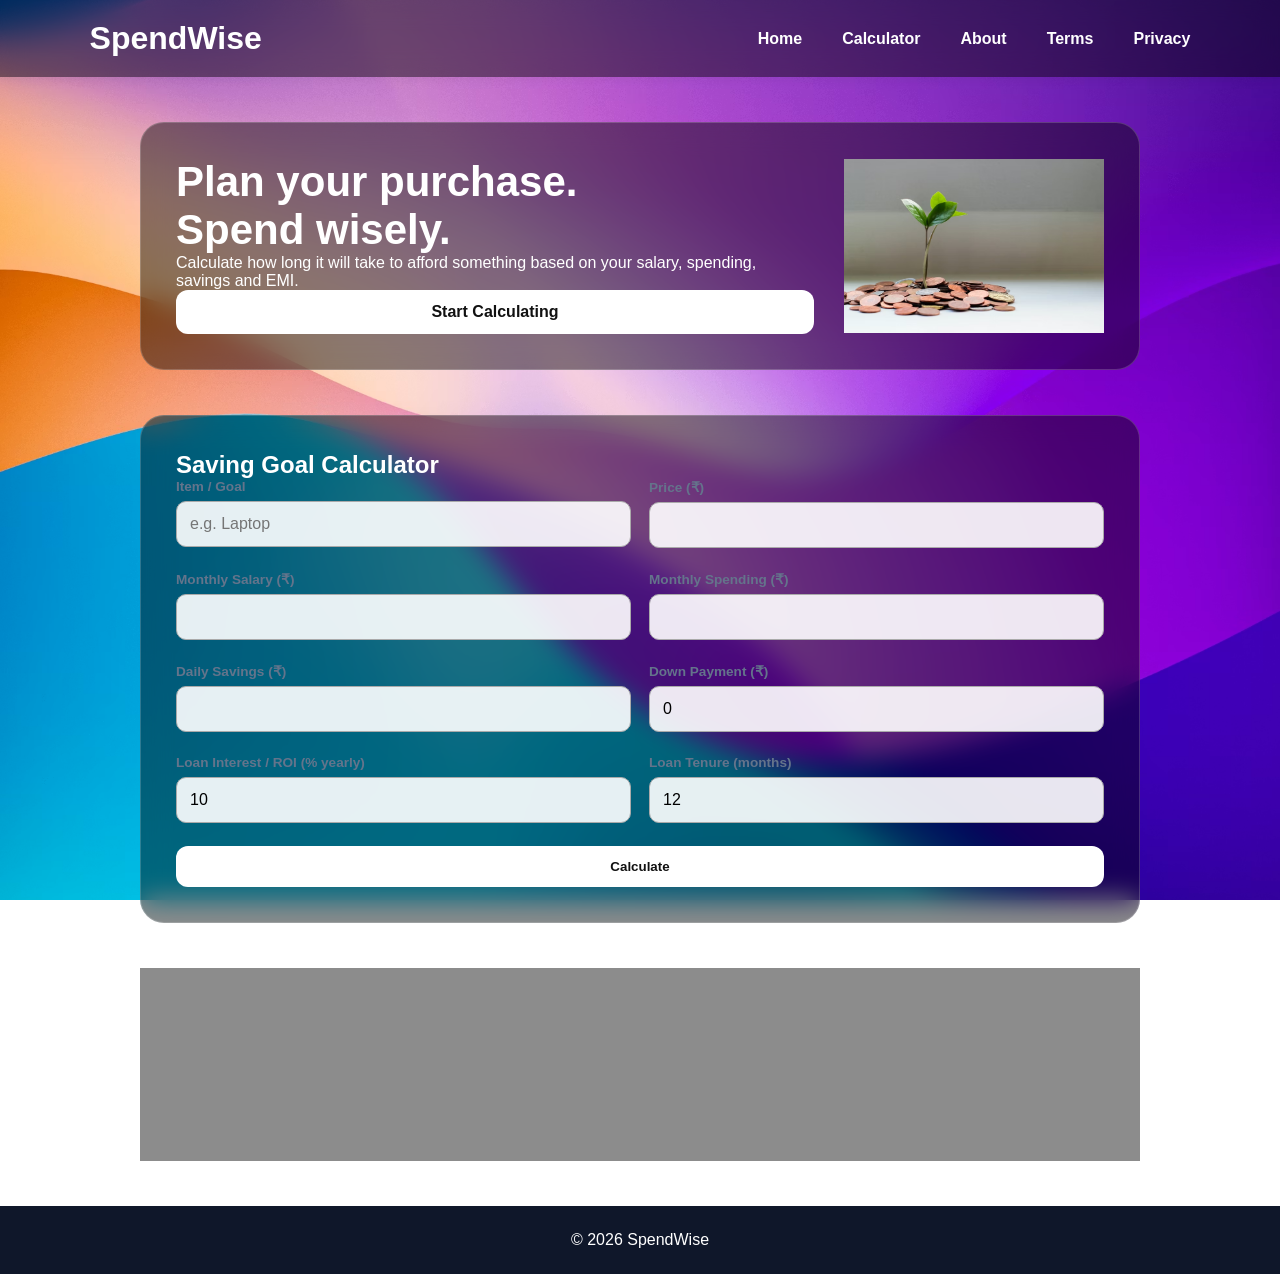
==== index.html @ e4a2a01c "Add files via upload" ====
<!DOCTYPE html>
<html lang="en">
<head><meta charset="UTF-8"><meta name="viewport" content="width=device-width,initial-scale=1.0"><title>SpendWise - Saving Goal Calculator</title><link rel="stylesheet" href="style.css"></head>
<body>
<header><h1>SpendWise</h1><nav><a href="#home">Home</a><a href="#calculator">Calculator</a><a href="#about">About</a><a href="terms.html">Terms</a><a href="privacy.html">Privacy</a></nav></header>
<main>
<section id="home" class="hero"><div><h2>Plan your purchase. <span>Spend wisely.</span></h2><p>Calculate how long it will take to afford something based on your salary, spending, savings and EMI.</p><a class="btn" href="#calculator">Start Calculating</a></div><img src="plant_money.avif" alt="Saving money"></section>
<section id="calculator" class="calculator"><h2>Saving Goal Calculator</h2><form id="calcForm">
<label>Item / Goal<input id="item" type="text" placeholder="e.g. Laptop" required></label>
<label>Price (₹)<input id="price" type="number" min="0" step="0.01" required></label>
<label>Monthly Salary (₹)<input id="salary" type="number" min="0" step="0.01" required></label>
<label>Monthly Spending (₹)<input id="spending" type="number" min="0" step="0.01" required></label>
<label>Daily Savings (₹)<input id="dailySavings" type="number" min="0" step="0.01" required></label>
<label>Down Payment (₹)<input id="downPayment" type="number" min="0" step="0.01" value="0"></label>
<label>Loan Interest / ROI (% yearly)<input id="roi" type="number" min="0" step="0.01" value="10"></label>
<label>Loan Tenure (months)<input id="months" type="number" min="1" step="1" value="12"></label>
<button class="btn" type="submit">Calculate</button></form>
<div id="result" class="result" hidden></div></section>
<section id="about" class="about"><h2>About SpendWise</h2><p>SpendWise is a simple front-end saving goal calculator that helps you understand your purchase timeline and estimated EMI before spending.</p></section>
</main><footer>© 2026 SpendWise</footer>
<script src="script.js"></script></body></html>
---- style.css ----
/* Shared Global Styles */
:root {
    --primary: #6366f1;
    --primary-hover: #4f46e5;
    --dark: #0f172a;
    --slate: #64748b;
    --light: #f1f5f9;
    --white: #ffffff;
    --accent: #f59e0b;
    --success: #10b981;
    --danger: #ef4444;
}

* {
    margin: 0;
    padding: 0;
    box-sizing: border-box;
    font-family: 'Plus Jakarta Sans', sans-serif;
    
}

body {
    background-color: var(--light);
    color: var(--dark);
    display: flex;
    flex-direction: column;
    min-height: 100vh;
     background:  
                url('body_background.avif');
}

/* Header */
header {
    background: var(--white);
    padding: 1.2rem 10%;
    display: flex;
    justify-content: space-between;
    align-items: center;
    box-shadow: 0 2px 10px rgba(0,0,0,0.05);
    position: sticky;
    top: 0;
    z-index: 1000;
    
}

.logo {
    font-weight: 800;
    font-size: 1.5rem;
    color: var(--primary);
    text-decoration: none;
}

nav a {
    text-decoration: none;
    color: var(--dark);
    margin-left: 20px;
    font-weight: 600;
}

.cta-btn {
    background: var(--primary);
    color: white !important;
    padding: 10px 20px;
    border-radius: 8px;
}

/* Sections */
.hero {
    padding: 80px 10%;
    display: flex;
    align-items: center;
    gap: 50px;
}

.hero-text { flex: 1; }
.hero-text h1 { font-size: 3rem; margin-bottom: 20px; line-height: 1.2; }
.hero-img { flex: 1; }
.hero-img img { width: 100%; border-radius: 20px; }

/* About Section */
.about {
    padding: 80px 10%;
    background: var(--white);
    text-align: center;
}

.about h2 { font-size: 2.5rem; margin-bottom: 40px; }

.grid {
    display: grid;
    grid-template-columns: repeat(3, 1fr);
    gap: 30px;
}

.card-about {
    padding: 40px;
    background: var(--light);
    border-radius: 20px;
    transition: 0.3s;
}

.card-about:hover { transform: translateY(-10px); }
.card-about h3 { color: var(--primary); margin-bottom: 15px; }

/* Calculator Layout */
.container {
    max-width: 1100px;
    margin: 40px auto;
    padding: 0 20px;
    display: grid;
    grid-template-columns: 1fr 1.2fr;
    gap: 30px;
    flex: 1;
}

.card {
    background: var(--white);
    padding: 30px;
    border-radius: 24px;
    box-shadow: 0 10px 25px rgba(0,0,0,0.05);
}

.input-group { margin-bottom: 15px; }
label { display: block; margin-bottom: 5px; font-weight: 600; font-size: 0.85rem; color: var(--slate); }
input { width: 100%; padding: 12px; border: 2px solid #e2e8f0; border-radius: 10px; font-size: 1rem; }

.btn {
    width: 100%; padding: 16px; background: var(--primary); color: white;
    border: none; border-radius: 12px; font-weight: 700; cursor: pointer; display: block; text-align: center; text-decoration: none;
}

/* Result Panel */
.result-panel {
    background: var(--dark);
    color: white;
    border-radius: 24px;
    padding: 35px;
}

.res-item { margin-bottom: 20px; padding-bottom: 15px; border-bottom: 1px solid #1e293b; }
.highlight { color: #818cf8; font-size: 1.5rem; font-weight: 800; display: block; }

/* Tables */
table { width: 100%; border-collapse: collapse; margin-top: 15px; background: #1e293b; border-radius: 10px; overflow: hidden; }
th, td { padding: 12px; text-align: left; font-size: 0.85rem; }
th { background: #334155; color: #94a3b8; }

/* Footer */
footer {
    background: var(--dark);
    color: white;
    padding: 60px 10% 20px;
    text-align: center;
    margin-top: auto;
}

.footer-grid {
    display: grid;
    grid-template-columns: 2fr 1fr 1fr;
    gap: 40px;
    text-align: left;
    margin-bottom: 40px;
}


@media (max-width: 850px) { .container, .hero, .grid, .footer-grid { grid-template-columns: 1fr; text-align: center; } }


/* Minimalist Navigation */
header nav {
    display: flex;
    align-items: center;
}

.nav-link {
    text-decoration: none;
    color: var(--dark);
    font-weight: 600;
    font-size: 0.95rem;
    transition: color 0.3s ease;
    padding: 8px 16px;
}

.nav-link:hover {
    color: var(--primary);
}

/* Ensure the logo and nav are spaced correctly */
header {
    justify-content: space-between;
    

}





body{margin:0;font-family:Arial,sans-serif;background:url('body_background.avif') center/cover fixed;color:#fff;min-height:100vh}header{display:flex;justify-content:space-between;align-items:center;padding:20px 7%;background:rgba(0,0,0,.45);backdrop-filter:blur(12px);position:sticky;top:0;z-index:5}header h1{margin:0}nav{display:flex;gap:20px;flex-wrap:wrap}nav a,.about a{color:inherit;text-decoration:none}.hero,.calculator,.about{max-width:1000px;margin:45px auto;padding:35px;background:rgba(0,0,0,.45);border:1px solid rgba(255,255,255,.18);border-radius:24px;backdrop-filter:blur(14px)}.hero{display:flex;align-items:center;gap:30px}.hero img{width:260px;max-width:40%}.hero h2{font-size:42px}.hero span{display:block}.btn,button{display:inline-block;padding:13px 22px;border:0;border-radius:12px;background:#fff;color:#111;font-weight:bold;cursor:pointer;text-decoration:none}form{display:grid;grid-template-columns:repeat(2,1fr);gap:18px}label{display:flex;flex-direction:column;gap:7px}input{padding:13px;border-radius:10px;border:1px solid #aaa;background:rgba(255,255,255,.9)}form button{grid-column:1/-1}.result{margin-top:25px;padding:20px;border-radius:15px;background:rgba(255,255,255,.12)}footer{text-align:center;padding:25px}.warning{font-weight:normal}@media(max-width:700px){header{flex-direction:column;gap:12px}.hero{flex-direction:column}.hero img{max-width:80%}.hero h2{font-size:32px}form{grid-template-columns:1fr}.hero,.calculator,.about{margin:25px 15px;padding:22px}}
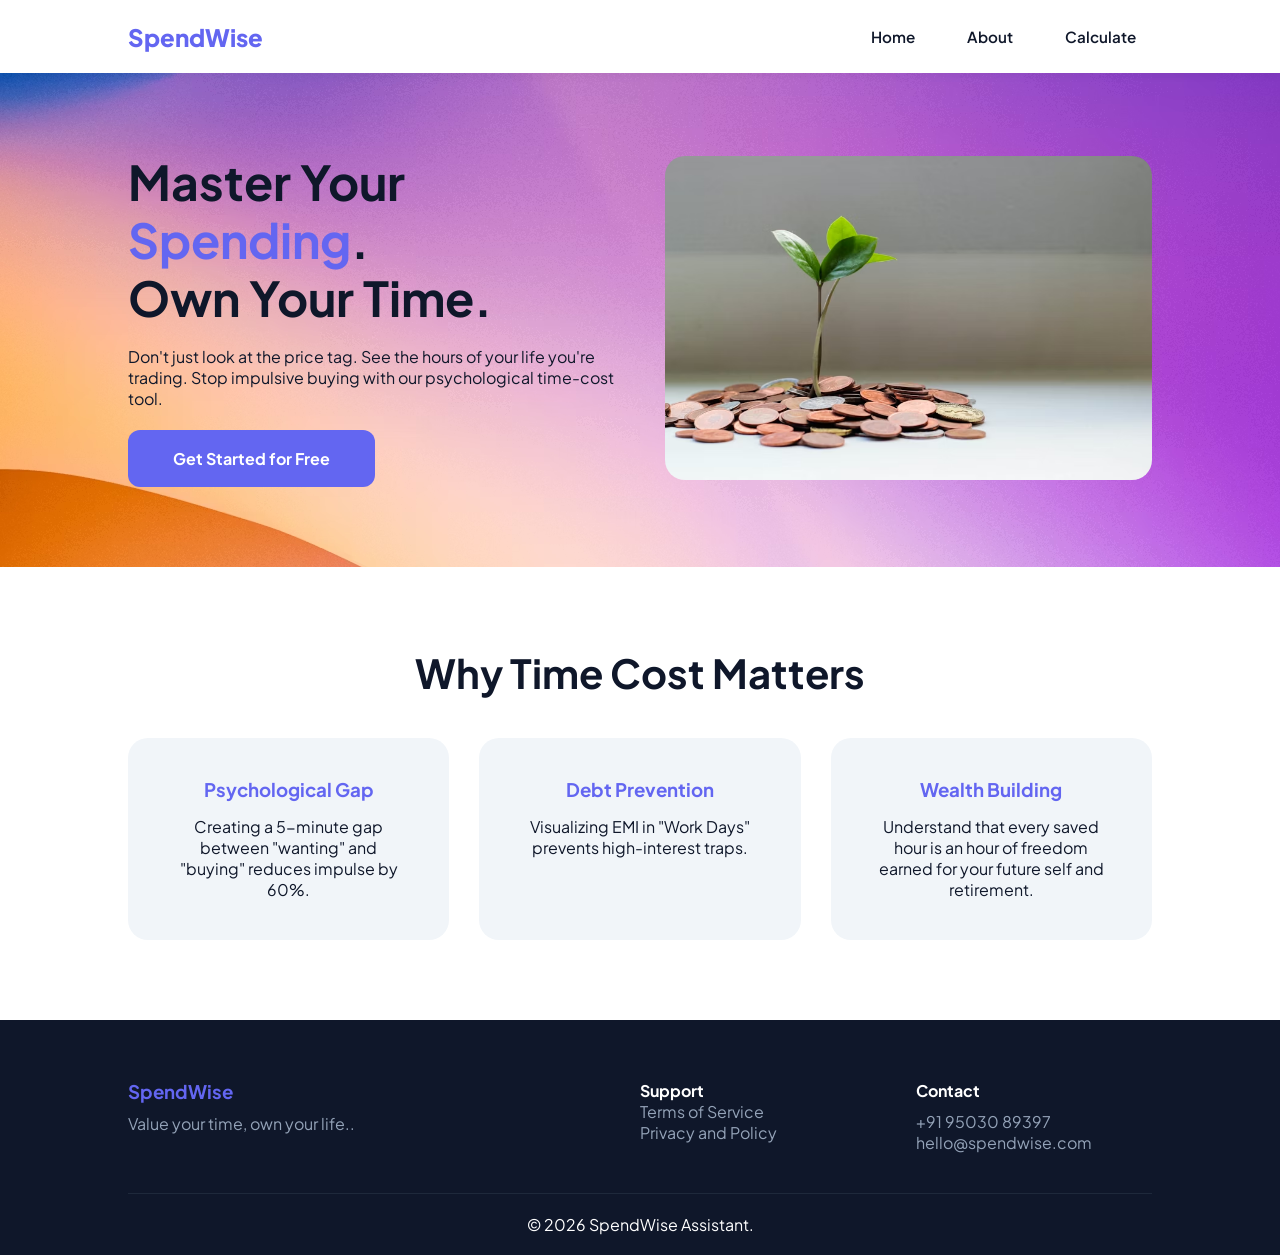
==== commit 1ed8b352: "Add files via upload" ====
--- a/index.html
+++ b/index.html
@@ -1,21 +1,69 @@
 <!DOCTYPE html>
 <html lang="en">
-<head><meta charset="UTF-8"><meta name="viewport" content="width=device-width,initial-scale=1.0"><title>SpendWise - Saving Goal Calculator</title><link rel="stylesheet" href="style.css"></head>
+<head>
+    <meta charset="UTF-8">
+    <meta name="viewport" content="width=device-width, initial-scale=1.0">
+    <title>SpendWise | Home</title>
+    <link rel="stylesheet" href="style.css">
+    <link href="https://fonts.googleapis.com/css2?family=Plus+Jakarta+Sans:wght@400;600;800&display=swap" rel="stylesheet">
+</head>
 <body>
-<header><h1>SpendWise</h1><nav><a href="#home">Home</a><a href="#calculator">Calculator</a><a href="#about">About</a><a href="terms.html">Terms</a><a href="privacy.html">Privacy</a></nav></header>
-<main>
-<section id="home" class="hero"><div><h2>Plan your purchase. <span>Spend wisely.</span></h2><p>Calculate how long it will take to afford something based on your salary, spending, savings and EMI.</p><a class="btn" href="#calculator">Start Calculating</a></div><img src="plant_money.avif" alt="Saving money"></section>
-<section id="calculator" class="calculator"><h2>Saving Goal Calculator</h2><form id="calcForm">
-<label>Item / Goal<input id="item" type="text" placeholder="e.g. Laptop" required></label>
-<label>Price (₹)<input id="price" type="number" min="0" step="0.01" required></label>
-<label>Monthly Salary (₹)<input id="salary" type="number" min="0" step="0.01" required></label>
-<label>Monthly Spending (₹)<input id="spending" type="number" min="0" step="0.01" required></label>
-<label>Daily Savings (₹)<input id="dailySavings" type="number" min="0" step="0.01" required></label>
-<label>Down Payment (₹)<input id="downPayment" type="number" min="0" step="0.01" value="0"></label>
-<label>Loan Interest / ROI (% yearly)<input id="roi" type="number" min="0" step="0.01" value="10"></label>
-<label>Loan Tenure (months)<input id="months" type="number" min="1" step="1" value="12"></label>
-<button class="btn" type="submit">Calculate</button></form>
-<div id="result" class="result" hidden></div></section>
-<section id="about" class="about"><h2>About SpendWise</h2><p>SpendWise is a simple front-end saving goal calculator that helps you understand your purchase timeline and estimated EMI before spending.</p></section>
-</main><footer>© 2026 SpendWise</footer>
-<script src="script.js"></script></body></html>
+    <header>
+        <a href="index.html" class="logo">SpendWise</a>
+        <nav>
+            <a href="index.html" class="nav-link">Home</a>
+            <a href="index.html#about" class="nav-link">About</a>
+            <a href="calculate.html" class="nav-link">Calculate</a>
+        </nav>
+    </header>
+
+    <section class="hero">
+        <div class="hero-text">
+            <h1>Master Your <span style="color:var(--primary)">Spending</span>.<br>Own Your Time.</h1>
+            <p>Don't just look at the price tag. See the hours of your life you're trading. Stop impulsive buying with our psychological time-cost tool.</p>
+            <br>
+            <a href="calculate.html" class="btn" style="text-decoration:none; display:inline-block; width:auto; padding: 18px 45px;">Get Started for Free</a>
+        </div>
+        <div class="hero-img">
+            <img src="plant_money.avif" alt="Financial Freedom Illustration">
+        </div>
+    </section>
+
+    <section class="about" id="about">
+        <h2>Why Time Cost Matters</h2>
+        <div class="grid">
+            <div class="card-about">
+                <h3>Psychological Gap</h3>
+                <p>Creating a 5-minute gap between "wanting" and "buying" reduces impulse by 60%.</p>
+            </div>
+            <div class="card-about">
+                <h3>Debt Prevention</h3>
+                <p>Visualizing EMI in "Work Days" prevents high-interest traps.</p>
+            </div>
+            <div class="card-about">
+                <h3>Wealth Building</h3>
+                <p>Understand that every saved hour is an hour of freedom earned for your future self and retirement.</p>
+            </div>
+        </div>
+    </section>
+
+    <footer>
+        <div class="footer-grid">
+            <div>
+                <h3 style="color: var(--primary); margin-bottom: 10px;">SpendWise</h3>
+                <p style="color: #94a3b8;">Value your time, own your life..</p>
+            </div>
+            <div>
+                <h4>Support</h4>
+                <a href="terms.html" style="color: #94a3b8; margin-top:10px; text-decoration: none;">Terms of Service</a><br>
+                <a href="privacy_policy.html" style="color: #94a3b8; margin-top:10px; text-decoration: none;">Privacy and Policy</a>
+            </div>
+            <div>
+                <h4>Contact</h4>
+                <p style="color: #94a3b8; margin-top:10px;">+91 95030 89397<br>hello@spendwise.com</p>
+            </div>
+        </div>
+        <p style="border-top: 1px solid #1e293b; padding-top: 20px;">&copy; 2026 SpendWise Assistant.</p>
+    </footer>
+</body>
+</html>
--- a/style.css
+++ b/style.css
@@ -196,4 +196,3 @@
 
 
 
-body{margin:0;font-family:Arial,sans-serif;background:url('body_background.avif') center/cover fixed;color:#fff;min-height:100vh}header{display:flex;justify-content:space-between;align-items:center;padding:20px 7%;background:rgba(0,0,0,.45);backdrop-filter:blur(12px);position:sticky;top:0;z-index:5}header h1{margin:0}nav{display:flex;gap:20px;flex-wrap:wrap}nav a,.about a{color:inherit;text-decoration:none}.hero,.calculator,.about{max-width:1000px;margin:45px auto;padding:35px;background:rgba(0,0,0,.45);border:1px solid rgba(255,255,255,.18);border-radius:24px;backdrop-filter:blur(14px)}.hero{display:flex;align-items:center;gap:30px}.hero img{width:260px;max-width:40%}.hero h2{font-size:42px}.hero span{display:block}.btn,button{display:inline-block;padding:13px 22px;border:0;border-radius:12px;background:#fff;color:#111;font-weight:bold;cursor:pointer;text-decoration:none}form{display:grid;grid-template-columns:repeat(2,1fr);gap:18px}label{display:flex;flex-direction:column;gap:7px}input{padding:13px;border-radius:10px;border:1px solid #aaa;background:rgba(255,255,255,.9)}form button{grid-column:1/-1}.result{margin-top:25px;padding:20px;border-radius:15px;background:rgba(255,255,255,.12)}footer{text-align:center;padding:25px}.warning{font-weight:normal}@media(max-width:700px){header{flex-direction:column;gap:12px}.hero{flex-direction:column}.hero img{max-width:80%}.hero h2{font-size:32px}form{grid-template-columns:1fr}.hero,.calculator,.about{margin:25px 15px;padding:22px}}
